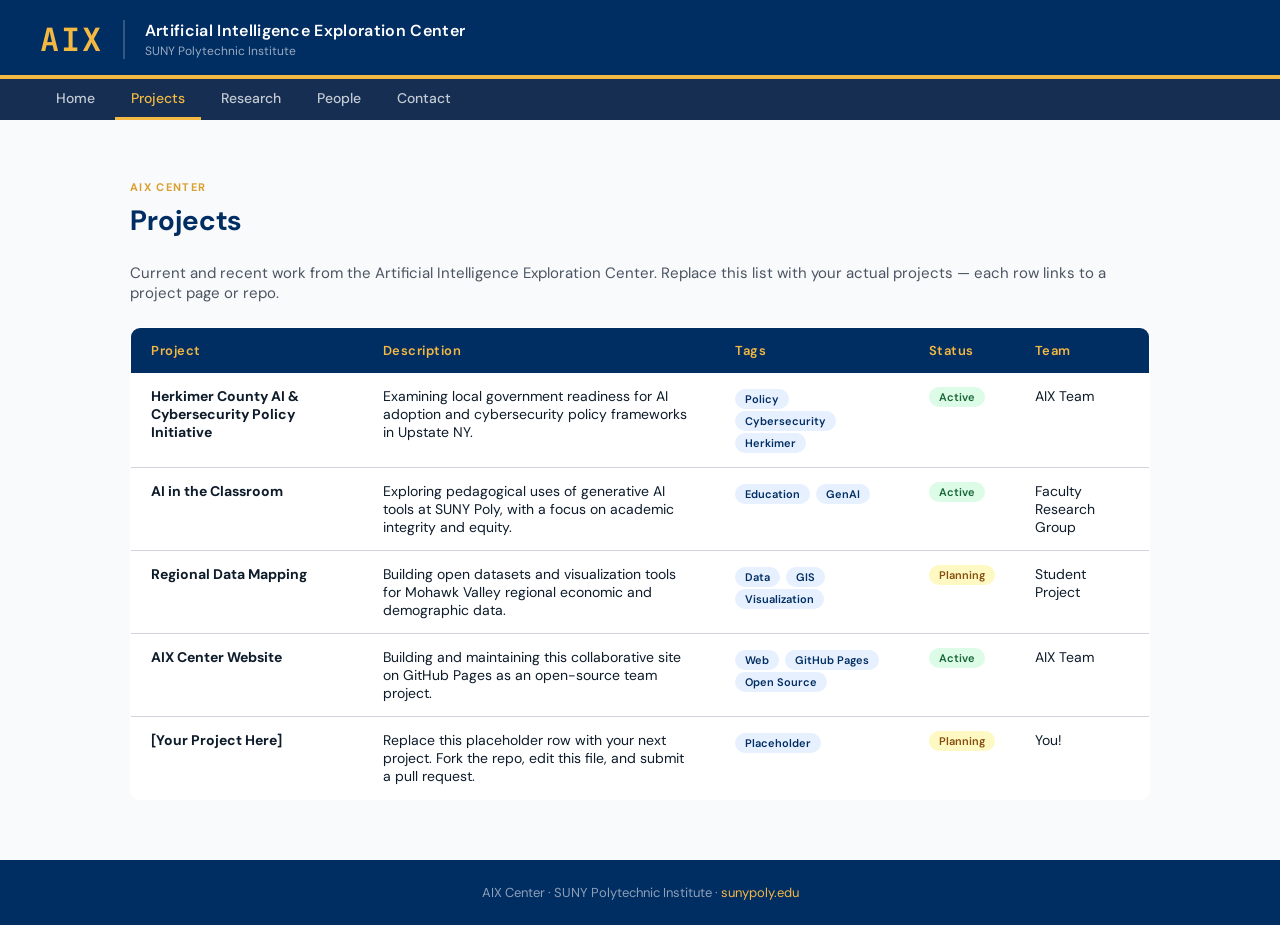
==== projects/index.html @ ee33265c "Initial AIX Center website - index.html: landing page with hero, nav, focus area cards - projects/in" ====
<!DOCTYPE html>
<html lang="en">
<head>
  <meta charset="UTF-8">
  <meta name="viewport" content="width=device-width, initial-scale=1.0">
  <title>Projects — AIX Center · SUNY Polytechnic Institute</title>
  <link rel="stylesheet" href="../style.css">
</head>
<body>

  <!-- HEADER -->
  <header id="site-header">
    <div class="header-inner">
      <div class="aix-wordmark">AIX</div>
      <div class="header-text">
        <div class="header-title">Artificial Intelligence Exploration Center</div>
        <div class="header-sub">SUNY Polytechnic Institute</div>
      </div>
    </div>
  </header>

  <!-- NAV -->
  <nav id="site-nav">
    <ul>
      <li><a href="../index.html">Home</a></li>
      <li><a href="index.html" class="active">Projects</a></li>
      <li><a href="#">Research</a></li>
      <li><a href="#">People</a></li>
      <li><a href="#">Contact</a></li>
    </ul>
  </nav>

  <!-- MAIN -->
  <main>

    <div class="section-label">AIX Center</div>
    <h2>Projects</h2>
    <p style="color: var(--muted); font-size: 15px; margin-bottom: 8px;">
      Current and recent work from the Artificial Intelligence Exploration Center.
      Replace this list with your actual projects — each row links to a project page or repo.
    </p>

    <table class="project-table">
      <thead>
        <tr>
          <th>Project</th>
          <th>Description</th>
          <th>Tags</th>
          <th>Status</th>
          <th>Team</th>
        </tr>
      </thead>
      <tbody>

        <tr>
          <td><strong>Herkimer County AI &amp; Cybersecurity Policy Initiative</strong></td>
          <td>Examining local government readiness for AI adoption and cybersecurity policy frameworks in Upstate NY.</td>
          <td>
            <span class="tag">Policy</span>
            <span class="tag">Cybersecurity</span>
            <span class="tag">Herkimer</span>
          </td>
          <td><span class="status-badge status-active">Active</span></td>
          <td>AIX Team</td>
        </tr>

        <tr>
          <td><strong>AI in the Classroom</strong></td>
          <td>Exploring pedagogical uses of generative AI tools at SUNY Poly, with a focus on academic integrity and equity.</td>
          <td>
            <span class="tag">Education</span>
            <span class="tag">GenAI</span>
          </td>
          <td><span class="status-badge status-active">Active</span></td>
          <td>Faculty Research Group</td>
        </tr>

        <tr>
          <td><strong>Regional Data Mapping</strong></td>
          <td>Building open datasets and visualization tools for Mohawk Valley regional economic and demographic data.</td>
          <td>
            <span class="tag">Data</span>
            <span class="tag">GIS</span>
            <span class="tag">Visualization</span>
          </td>
          <td><span class="status-badge status-planning">Planning</span></td>
          <td>Student Project</td>
        </tr>

        <tr>
          <td><strong>AIX Center Website</strong></td>
          <td>Building and maintaining this collaborative site on GitHub Pages as an open-source team project.</td>
          <td>
            <span class="tag">Web</span>
            <span class="tag">GitHub Pages</span>
            <span class="tag">Open Source</span>
          </td>
          <td><span class="status-badge status-active">Active</span></td>
          <td>AIX Team</td>
        </tr>

        <tr>
          <td><strong>[Your Project Here]</strong></td>
          <td>Replace this placeholder row with your next project. Fork the repo, edit this file, and submit a pull request.</td>
          <td>
            <span class="tag">Placeholder</span>
          </td>
          <td><span class="status-badge status-planning">Planning</span></td>
          <td>You!</td>
        </tr>

      </tbody>
    </table>

  </main>

  <!-- FOOTER -->
  <footer id="site-footer">
    <p>AIX Center · SUNY Polytechnic Institute · <a href="https://sunypoly.edu" target="_blank">sunypoly.edu</a></p>
  </footer>

</body>
</html>
---- style.css ----
/* AIX Center — SUNY Polytechnic Institute
   Artificial Intelligence Exploration Center
   ----------------------------------------- */

@import url('https://fonts.googleapis.com/css2?family=DM+Sans:opsz,wght@9..40,300;9..40,400;9..40,500;9..40,600;9..40,700&family=JetBrains+Mono:wght@400;500&display=swap');

*, *::before, *::after { margin: 0; padding: 0; box-sizing: border-box; }

:root {
  --navy:      #002D62;
  --navy-mid:  #152E52;
  --navy-light:#1a3a6e;
  --gold:      #F4B942;
  --gold-dark: #d9a030;
  --text:      #0D1B2A;
  --muted:     #4B5563;
  --border:    #D1D5DB;
  --surf:      #F9FAFB;
  --white:     #FFFFFF;
}

html, body {
  height: 100%;
  font-family: 'DM Sans', system-ui, sans-serif;
  -webkit-font-smoothing: antialiased;
  background: var(--surf);
  color: var(--text);
  display: flex;
  flex-direction: column;
  min-height: 100vh;
}

/* ── HEADER ── */
#site-header {
  background: var(--navy);
  padding: 0 40px;
  flex-shrink: 0;
  border-bottom: 4px solid var(--gold);
}

.header-inner {
  display: flex;
  align-items: center;
  gap: 20px;
  padding: 18px 0 14px;
}

.aix-wordmark {
  font-size: 32px;
  font-weight: 700;
  color: var(--gold);
  letter-spacing: 0.06em;
  font-family: 'JetBrains Mono', monospace;
}

.header-text {
  border-left: 2px solid rgba(255,255,255,0.2);
  padding-left: 20px;
}

.header-title {
  font-size: 16px;
  font-weight: 600;
  color: #fff;
  letter-spacing: 0.02em;
}

.header-sub {
  font-size: 12px;
  color: rgba(255,255,255,0.6);
  margin-top: 2px;
}

/* ── NAV ── */
#site-nav {
  background: var(--navy-mid);
  padding: 0 40px;
}

#site-nav ul {
  list-style: none;
  display: flex;
  gap: 4px;
}

#site-nav ul li a {
  display: block;
  padding: 10px 16px;
  color: rgba(255,255,255,0.75);
  text-decoration: none;
  font-size: 14px;
  font-weight: 500;
  border-bottom: 3px solid transparent;
  transition: color 0.15s, border-color 0.15s;
}

#site-nav ul li a:hover,
#site-nav ul li a.active {
  color: var(--gold);
  border-bottom-color: var(--gold);
}

/* ── HERO ── */
.hero {
  background: linear-gradient(135deg, var(--navy) 0%, var(--navy-light) 100%);
  color: white;
  padding: 80px 40px;
  text-align: center;
}

.hero h1 {
  font-size: 42px;
  font-weight: 700;
  margin-bottom: 16px;
  letter-spacing: -0.02em;
}

.hero h1 span { color: var(--gold); }

.hero p {
  font-size: 18px;
  color: rgba(255,255,255,0.8);
  max-width: 640px;
  margin: 0 auto 32px;
  line-height: 1.6;
}

.btn {
  display: inline-block;
  background: var(--gold);
  color: var(--navy);
  padding: 12px 28px;
  border-radius: 6px;
  text-decoration: none;
  font-weight: 700;
  font-size: 15px;
  transition: background 0.15s;
}

.btn:hover { background: var(--gold-dark); }

/* ── MAIN CONTENT ── */
main {
  flex: 1;
  max-width: 1100px;
  margin: 0 auto;
  padding: 60px 40px;
  width: 100%;
}

/* ── SECTION ── */
.section-label {
  font-size: 11px;
  font-weight: 700;
  letter-spacing: 0.12em;
  text-transform: uppercase;
  color: var(--gold-dark);
  margin-bottom: 8px;
}

h2 {
  font-size: 28px;
  font-weight: 700;
  color: var(--navy);
  margin-bottom: 24px;
}

/* ── CARDS ── */
.card-grid {
  display: grid;
  grid-template-columns: repeat(auto-fit, minmax(280px, 1fr));
  gap: 24px;
  margin-top: 32px;
}

.card {
  background: var(--white);
  border: 1px solid var(--border);
  border-radius: 10px;
  padding: 28px;
  transition: box-shadow 0.2s, transform 0.2s;
}

.card:hover {
  box-shadow: 0 8px 24px rgba(0,45,98,0.12);
  transform: translateY(-2px);
}

.card-icon {
  font-size: 28px;
  margin-bottom: 12px;
}

.card h3 {
  font-size: 17px;
  font-weight: 600;
  color: var(--navy);
  margin-bottom: 8px;
}

.card p {
  font-size: 14px;
  color: var(--muted);
  line-height: 1.6;
}

.card a {
  display: inline-block;
  margin-top: 14px;
  font-size: 14px;
  font-weight: 600;
  color: var(--navy);
  text-decoration: none;
  border-bottom: 2px solid var(--gold);
}

.card a:hover { color: var(--gold-dark); }

/* ── PROJECT TABLE (projects/index.html) ── */
.project-table {
  width: 100%;
  border-collapse: collapse;
  margin-top: 24px;
  background: var(--white);
  border-radius: 10px;
  overflow: hidden;
  border: 1px solid var(--border);
}

.project-table th {
  background: var(--navy);
  color: var(--gold);
  text-align: left;
  padding: 14px 20px;
  font-size: 13px;
  font-weight: 600;
  letter-spacing: 0.04em;
}

.project-table td {
  padding: 14px 20px;
  font-size: 14px;
  border-bottom: 1px solid var(--border);
  vertical-align: top;
}

.project-table tr:last-child td { border-bottom: none; }

.project-table tr:hover td { background: #f0f4ff; }

.tag {
  display: inline-block;
  padding: 3px 10px;
  border-radius: 20px;
  font-size: 11px;
  font-weight: 600;
  background: #e6f0ff;
  color: var(--navy);
  margin: 2px 2px 0 0;
}

.status-badge {
  display: inline-block;
  padding: 3px 10px;
  border-radius: 20px;
  font-size: 11px;
  font-weight: 600;
}

.status-active   { background: #dcfce7; color: #166534; }
.status-planning { background: #fef9c3; color: #854d0e; }
.status-complete { background: #e0e7ff; color: #3730a3; }

/* ── FOOTER ── */
#site-footer {
  background: var(--navy);
  color: rgba(255,255,255,0.55);
  text-align: center;
  padding: 24px 40px;
  font-size: 13px;
}

#site-footer a {
  color: var(--gold);
  text-decoration: none;
}

#site-footer a:hover { text-decoration: underline; }
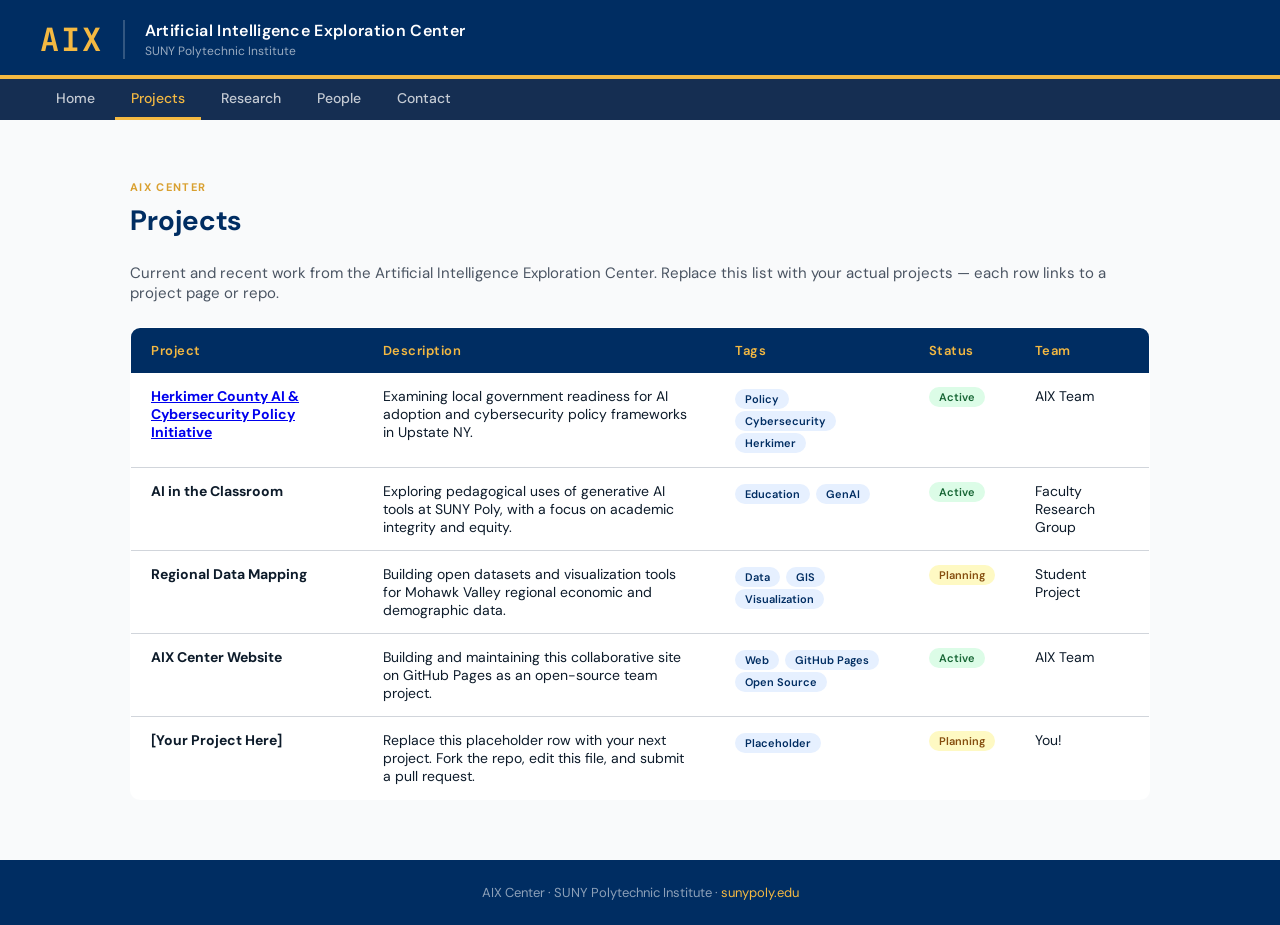
==== commit 94c91e40: "Remove email from contributions guide" ====
--- a/projects/index.html
+++ b/projects/index.html
@@ -53,7 +53,7 @@
       <tbody>
 
         <tr>
-          <td><strong>Herkimer County AI &amp; Cybersecurity Policy Initiative</strong></td>
+          <td><strong><a href="herkimer-25march.html">Herkimer County AI &amp; Cybersecurity Policy Initiative</a></strong></td>
           <td>Examining local government readiness for AI adoption and cybersecurity policy frameworks in Upstate NY.</td>
           <td>
             <span class="tag">Policy</span>
